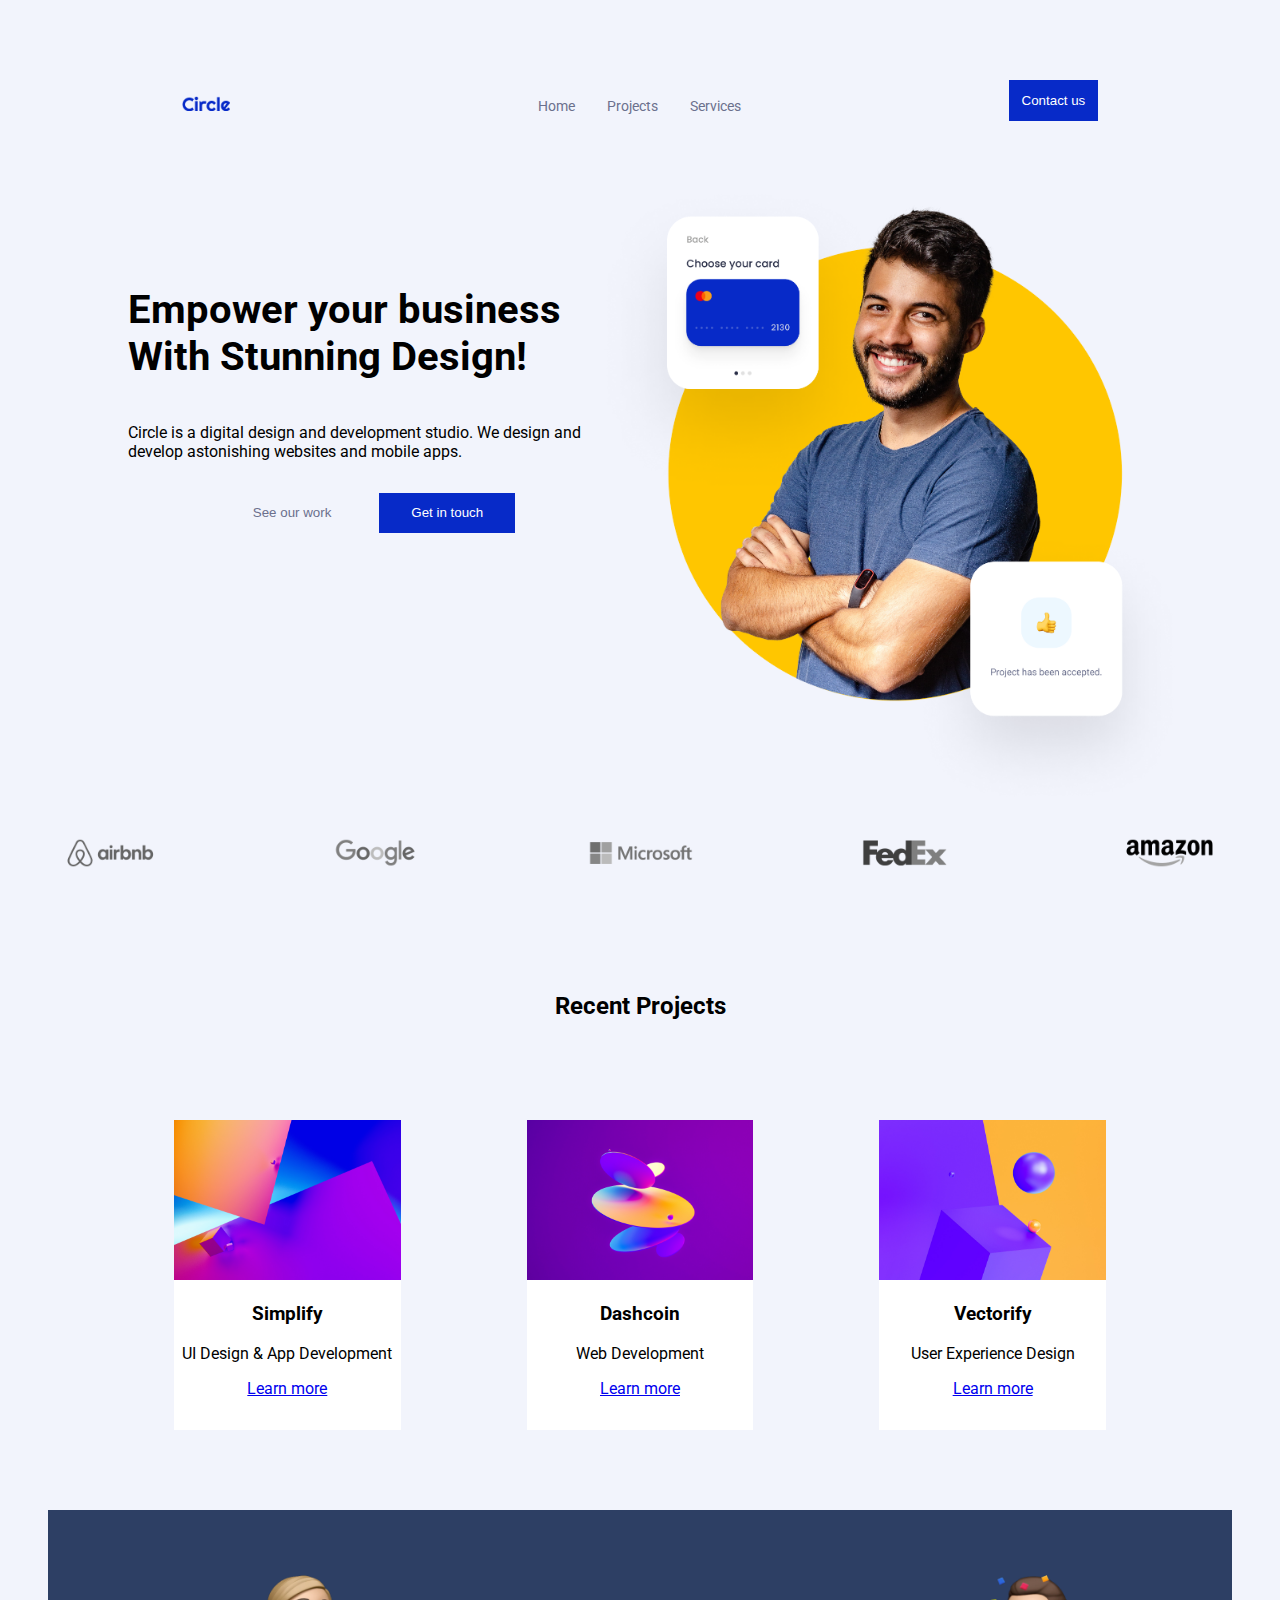
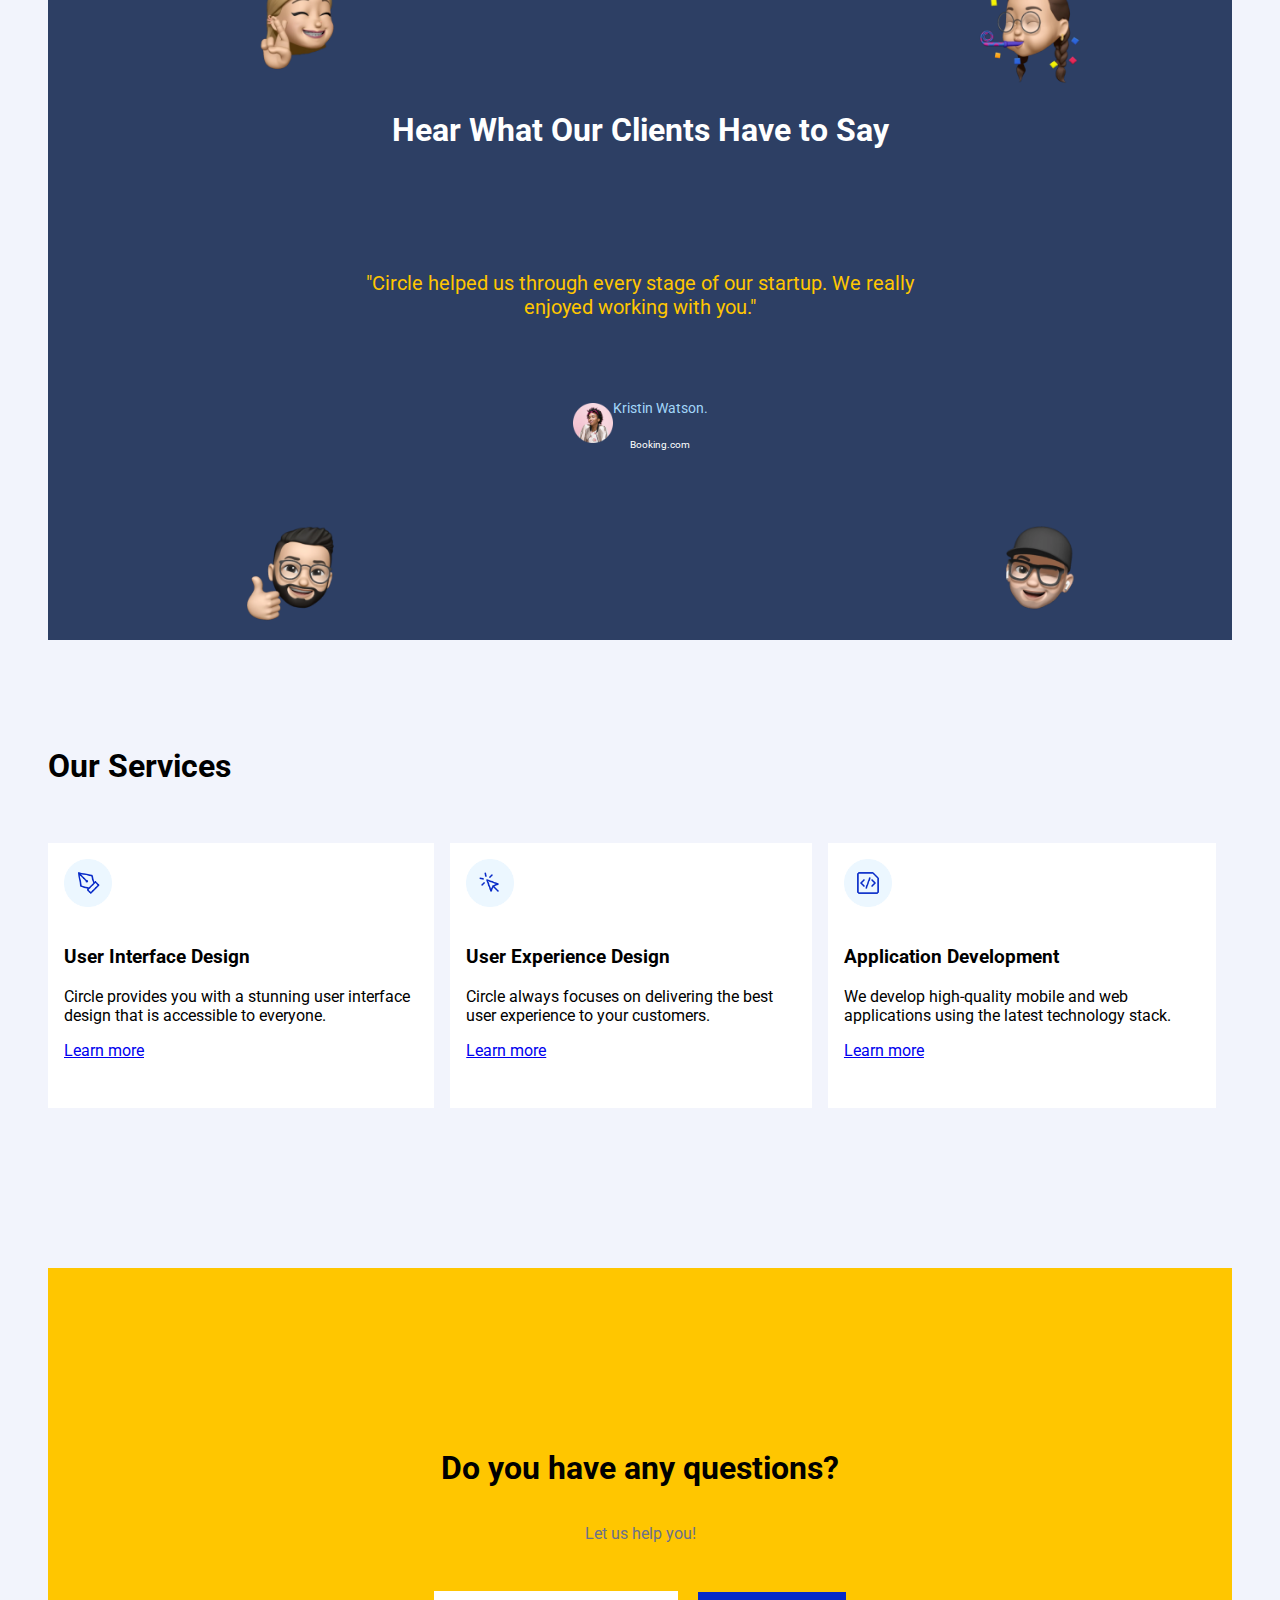
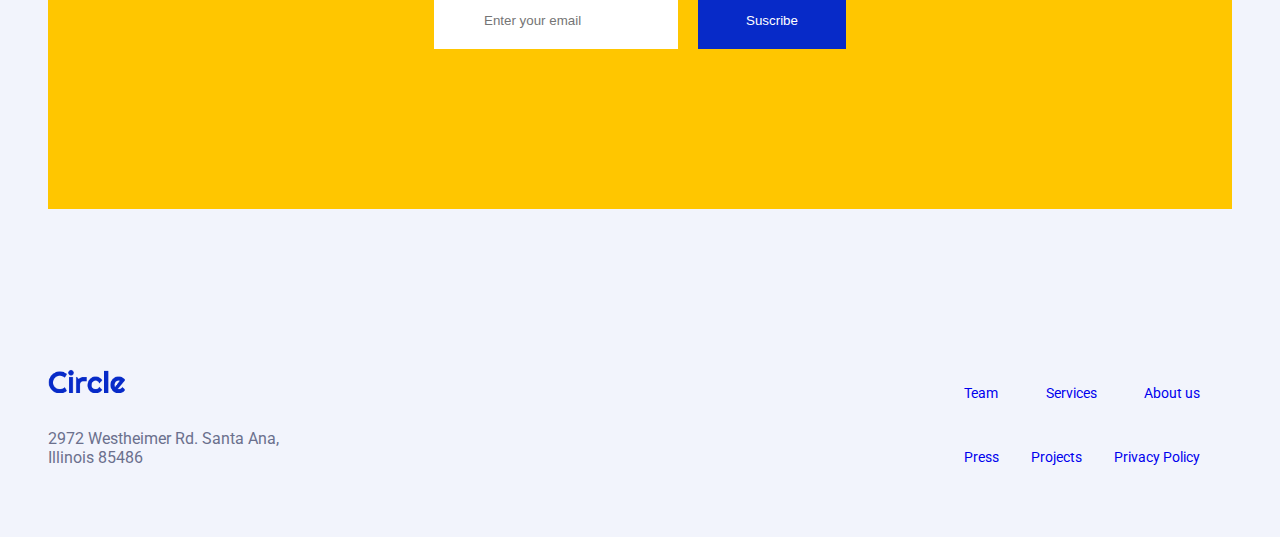
==== index.html @ 3fc04271 "doing" ====
<!DOCTYPE html>
<html lang="en">
<head>
    <meta charset="UTF-8">
    <meta http-equiv="X-UA-Compatible" content="IE=edge">
    <meta name="viewport" content="width=device-width, initial-scale=1.0">
    <title>Document</title>
    <link rel="preconnect" href="https://fonts.googleapis.com">
    <link rel="preconnect" href="https://fonts.gstatic.com" crossorigin>
    <link href="https://fonts.googleapis.com/css2?family=Roboto:wght@400;500&display=swap" rel="stylesheet">
    <link rel="stylesheet" href="./style.css">
    <link href="https://fonts.googleapis.com/icon?family=Material+Icons"
      rel="stylesheet">
</head>
<header>
  <div class="entrada">
    <div>
        <img class="imagenlogo1"src="img\Logo.png"/> 
    </div>
   <div>
    <nav id="computer">
        <ul class="list-pc">
            <li class="listado">
                <a href="#Home">Home</a>
            </li>
            <li class="listado">
                <a href="#Projects">Projects</a>
            </li>
            <li class="listado">
                <a href="#Services">Services</a>
            </li> 
        </ul>    
    </nav>   
    </div>  
      <div>
        <button class="buttonini">Contact us</button>
        </div> 
        <nav id="mobile">
            <ul class="menu">
                <li><a class="menuItem" href="#Home">Home</a></li>
                <li><a class="menuItem" href="#Projects">Projects</a></li>
                <li><a class="menuItem" href="#Services">Services</a></li>
              </ul>
              <button class="hamburger">
                <i class="menuIcon material-icons">menu</i>
                <i class="closeIcon material-icons">close</i>
              </button>
          </nav>
    </header>
    <body>
     </div> 
    </div> 
     <section class="one-page">
    <div class="title-one">
    <h1>Empower your business With Stunning Design!</h1>
    <p class="paragrah-one">Circle is a digital design and development studio. 
        We design and develop astonishing websites and mobile apps.</p>
    <div class="button-one">
        <div>
    <button class="button-see" ref="#">See our work</button>
        </div>
        <div>
    <button class="button-get" ref="#">Get in touch</button>
</div>
    </div>
    </div>
    <div>
        <img class="carts" src="./img/Image.png" />
  </div> 
  </section>
 <div class="img-final">
        <img class="business" src="./img/Group 23.png" />
        <img class="business" src="./img/Group 24.png" />
        <img class="business" src="./img/Group 25.png" />
        <img class="business" src="./img/Group 26.png" />
        <img class="business" src="./img/Group 27.png" />
    </div>
    <div class="img-mobile">
        <div>
        <img class="business" src="./img/Group 23.png" />
        <img class="business" src="./img/Group 24.png" />
        </div>
        <div>
        <img class="business" src="./img/Group 25.png" />
        <img class="business" src="./img/Group 26.png" />
    </div>
    </div>
<section id="projects">
    <div>
    <h2>Recent Projects</h2>
    </div>
    <div class="articles">
    <article class="simplify">
        <img class= "rectangle1" src="./img/Rectangle 71 (2).png"/>
        <h3>Simplify</h3>
        <p>UI Design & App Development</p>
        <a href="#">Learn more </a>
    </article>
    <article class="simplify">
        <img class="rectangle1" src="./img/Rectangle 71 (1).png"/>
        <h3>Dashcoin</h3>
        <p>Web Development</p>
        <a href="#">Learn more </a>

    </article>
    <article class="simplify">
        <img class="rectangle1" src="./img/Rectangle 71.png"/>
        <h3>Vectorify</h3>
        <p>User Experience Design</p>
        <a href="#">Learn more </a>

    </article>
    </div>
</section>
<section class="all-clients">
<div class="first-faces"> 
    <div>
    <img class="blond" src="./img/Character=Kim, Skin tone=White, Posture=26 Crossing Finger.png"/>
    </div>   
    <div>
        <img class="brown" src="./img/Character=Angela, Skin tone=White, Posture=11 Party.png"/>
    </div>
</div>
    <div class="clients">
    <h1>Hear What Our Clients Have to Say</h1>
<p class="yellow">"Circle helped us through every stage of our startup. We really enjoyed working with you."</p>
<div class="coment">
<div>
    <img class="photo-woman" src="./img/Ellipse 24.png"/>
</div>
<div class="booking">
    <div class="woman-name">
<p >Kristin Watson. </p>
</div>
<div class="web">
<p>Booking.com</p>
</div>
</div>
</div>
</div>
<div class="end-faces"> 
    <div>
    <img class="man1" src="./img/Person=Mattew, Skin Tone=White, Posture=20 Like.png">
    </div>   
    <div>
        <img class="man2" src="./img/Person=Ed, Skin Tone=White, Posture=16 Winking.png"/>
    </div>
</div>
</section>
<section class="all-services">
    <h2 id="Services">Our Services</h2>
    <div class="services-list">
       <div class="sections">
    <article >
        <img class ="icono" src="./img/Icon (1).png"/>
        <div class="ordenar">
        <h3>User Interface Design </h3>
        <p>Circle provides you with a stunning user interface design that is accessible to everyone.</p>
        <a href="#">Learn more </a>
    </div>
    </article>
    </div>
    <div  class="sections">
    <article>
        <img class ="icono" src="./img/Icon.png"/>
        <div class="ordenar">
        <h3>User Experience Design</h3>
        <p class="customer">Circle always focuses on delivering the best user experience to your customers.</p>
        <a href="#">Learn more </a>
        </div>
    </article> 
     </div>
    <div class="sections">
        <article>
        <img class ="icono" src="./img/Group 54.png"/>
        <div class="ordenar">
        <h3>Application Development</h3>
        <p>We develop high-quality mobile and web applications using the latest technology stack.</p>
        <a href="#">Learn more </a>
    </div>
    </article>
</div>
</div>
</section>
<script src="./index.js"></script>
</body>
<footer>
<section class="suscribe">
    <h1>Do you have any questions?</h1>
    <p>Let us help you!</p>
    <div class="input-suscribe">
    <input type="text" placeholder="Enter your email"/>
    <button class="button-final">Suscribe</button>
    </div>
</section>
<div class="final">
 <div >
     <img class="imagenlogo2"src="img\Logo.png"/> 
<p>2972 Westheimer Rd. Santa Ana,
   <br> Illinois 85486</br>
</p>
</div>
<div>
    <nav>
        <ul>
            <div class="list1">
            <a href="#">Team</a>
            <a href="#">Services</a>
            <a href="#">About us</a> 
            </div>
            <div class="list1">
            <a href="#">Press</a>
            <a href="#">Projects</a>
            <a href="#">Privacy Policy</a>
            </div>
        </ul>
    </nav>
</div>
</div>
</footer>
</html>
---- style.css ----
body{
    margin-top:5rem;
    margin-left: 3rem;
    margin-right: 3rem;
    background-color: #f2f4fc;
    font-family: 'Roboto', sans-serif;
}

#mobile{
    display: none;
}


.entrada{
    display: flex;
    justify-content: space-around;
    padding-bottom: 3rem;
}

ul a {
    text-decoration: none;
    text-align: center;
    color:#6b708d;
    font-size: 0.85rem;

}

.imagenlogo1{
    display: flex;
    height: 15px;
    padding-top: 1rem;

}

.img-final{
    display: flex;
    height: 5rem;
    justify-content: space-between;
}

.entrada ul{
    display: flex;
    gap: 2rem;
    list-style: none;
}

.customer{
    padding-right: 1rem;
}
.buttonini{
    background-color: #072ac8;
    color: white;
    padding: 0.8rem;
    border: none;
}

.one-page{
    display: flex;
    align-content: space-between;
    padding-right: 3rem;
}

.carts{
    width: 37rem;
}
.one-page h1{
    font-size: 2.5rem ;
    text-align: center;
    text-align: left;
}
.paragraph-one{
 text-align: center;
}
.title-one{
    padding-left: 5rem;
    display: flex;
    flex-direction: column;
    align-content: center;
    align-items: center;
    padding-top: 5rem;
    padding-bottom: 5rem;
}

.container{
    height: 4rem;
    padding-left: 3rem;
    width: 50rem;
}


.button-see{
    border:none;
    background-color: #f2f4fc;
    color: #6b708d;
    padding: 0.8rem 3rem;
    
}
.button-get{
    background-color: #072ac8;
    color: white;
    padding: 0.8rem 2rem;
    border: none;
}
#projects{
    display: flex;
    flex-direction: column;
    justify-content: center;

}
.rectangle1{
    height: 10rem;
}

.simplify{
    background-color: white;
    padding-bottom: 2rem;
}
.articles{
    display: inline-flex;
    justify-content: space-evenly;
    padding-top: 5rem;
    padding-bottom: 5rem;
}

#projects h2{
    text-align: center;
    padding-top: 5rem;
}

#projects article{
    text-align: center;

}



.button-one{
    display:flex;
    padding-top: 1rem;

}
.all-clients{
        background-color: #2D3F64;
}

.first-faces{
    display: flex;
    justify-content: space-evenly;
}

.blond{
    height: 8rem;
    padding-top: 3rem;
    padding-left: 3rem;
}

.brown{
    height: 8rem;
    align-items: flex-end;
    padding-left: 30rem;
    padding-top: 3rem;
    
}

.clients{
    color:white;
    display: flex;
    flex-direction: column;
    align-items: center;
    align-content: center;
    
}

.clients h1 {
    font-size: 2rem;
}

.yellow{
    text-align: center;
    color: #ffc600;
    font-size: 1.25rem;
    padding-left: 18rem;
    padding-right: 18rem;
    padding-bottom: 3rem ;
    padding-top: 5rem ;
}

.coment {
    display: inline-flex;
    padding: 0rem;
}

.photo-woman{
    height: 2.5rem;
    padding-top: 1rem;
}

.booking {
    display: flex;
    flex-direction: column;
    align-items: center;
}

.woman-name{
    color: #a2d6f9;
    font-size: 0.85rem;
}
.web{
    font-size: 0.6rem;
}

.end-faces{
    display: flex;
    justify-content: space-evenly;
}

.man1{
    height: 8rem;
    padding-top: 3rem;
    padding-left: 3rem;
}

.man2{
    height: 8rem;
    padding-top: 3rem;
    padding-left: 30rem;
}

.services-list{
    display: inline-flex;
    justify-content: space-around;
    padding-top: 2rem;
    padding-bottom: 5rem;
    align-items: center;
}
.all-services{
    padding-top: 5rem;   
    padding-bottom: 5rem ;
}



.all-services h2{
    font-size: 2rem;
}

.sections{
    background-color: white;
    padding-bottom: 2rem;
    margin-right: 1rem;
}

.icono{
    height: 3rem;
    padding-top: 1rem;
    padding-left: 1rem;
}


.suscribe{
    background-color: #ffc600;
    display: flex;
    flex-direction: column;
    align-content: center;
    align-items: center;
    padding: 10rem;
}

.imagenlogo2{
    height: 1.5rem;
    padding-bottom: 1rem;
}
.final{
    padding-top: 10rem;
    display: flex;
    justify-content: space-between;
    font-family: 'Roboto', sans-serif;
}

.final ul
    {
    display: flex;
    flex-direction: column;}

.list1{
    display: flex;
    justify-content: space-between;
    align-content: space-between;
    padding-bottom: 3rem;
}

.list1 a{
    padding-right: 2rem;
    color:#0000EE;
    font-size: 0.85rem;
}

.final p{
    color:#6b708d;
}

.ordenar{
    text-align: left;
    padding: 1rem;
}

input{
    height: 3.5rem;
    width: 15rem;
    border: none;


}

::placeholder{
    background-image: url("https://uploads-ssl.webflow.com/61f7ff5634c23c5bef9d2e54/61f800bdf78ad83daac42661_Mail.svg");
    background-repeat: no-repeat;
    padding-left: 3rem;
    padding-bottom: 2rem;
    background-size: 1.5rem;
    
}

.button-final{
    background-color: #072ac8;
    color: white;
    padding: 1.30rem 3rem;
    border: none;
    margin-left: 1rem;

}

.suscribe h1{
    font-size: 2rem;
}

.suscribe p{
   color: #6b708d;
   padding-bottom: 2rem;
}
.img-mobile{
    display: none;
}



@media (max-width:769px){
    body{
        margin-top:0rem;
        margin-left: 0rem;
        margin-right: 0rem;
        background-color: #f2f4fc;
        font-family: 'Roboto', sans-serif;
    }
    .one-page{
        display: flex;
        flex-direction: column;
        align-content: center;
        justify-content: space-evenly;
        padding: 2rem;
        text-justify: center;
        text-align: center;
    }

    .one-page h1{
        text-justify: center;
        padding-left: 3rem;
        text-align: center;
    }

    .button-one{
        display: flex;
        flex-direction: column;
    }
   
    .carts{
        padding: auto;
        height: 30rem;
        width:30rem;
    }

    .entrada h1{
        padding: 0;
        text-align: center;
        text-justify: justify;
    }

    .entrada li{
        display: none;
    }

  #projects{
    display: flex;
    flex-direction: column;
    justify-content: space-evenly;
  }
  .articles{
    display: flex;
    flex-direction: column;
    justify-content: space-evenly;
    }

    .rectangle1{
    width: 14.50rem;
  }

  .img-final{
    display: none;
  }

  .img-mobile{
    display: flex;
    flex-direction: column;
    justify-content: space-evenly;
    padding-left: 8rem;
    justify-items: center;
    justify-items: center;
    
 }

 .business{
    height: 8rem;
    align-content: center;
    justify-content: center;
    justify-items: center;
    padding-right: 3rem;
 }
 .all-clients{
    background-repeat: repeat;
    margin: 0rem;
    padding: 0rem;
    background-size: cover;
 }
 .end-faces{
    display: none;
 }
 .first-faces{
    display: none;
 }

 .clients{
    font-size: auto;
 }
 .coment{
    margin: 0rem;
    padding: 0rem;
 }

 .title-one{
    padding: 0rem;
 }

 .yellow{
    padding: 0rem;
 }

 .services-list{
    display: flex;
    flex-direction: column;
 }

.final{
    display: flex;
    flex-direction: column;
}

.list1{
padding-right: 10rem;
}

.title-one{
    display: flex;
    flex-direction: column;
    align-items: center;
}

.simplify{
    background-color: white;
    padding-bottom: 2rem;
    margin: 1rem 13.4rem;
}

.buttonini{
    display: none;
}

.sections{
    margin: 1rem 3rem;
}
.suscribe{
    display: flex;
    flex-direction: column;
    padding: 5rem 0rem;
}
.input-suscribe{
    display: flex;
    flex-direction: column;
    justify-items: center;
    justify-content: center;

}
.button-final{
    margin-top: 1rem;
    width: 25rem;
    margin-right: 1rem;
}

.input-suscribe input{
    width: 15rem;
    padding-right: 3rem;
    padding-left: 7rem;
    justify-items: center;
    margin-left: 1rem;

}
.final p{
  text-align: center;
}
.imagenlogo2{
    display:block;
    margin:auto;
}
.list1{
    display:block;
    margin:auto;
    padding-left: 10rem;
}

#mobile{
    display: block;
}

#computer{
    display: none;
}

.hamburger {
    position: fixed;
    z-index: 100;
    top: 1rem;
    right: 1rem;
    padding: 4px;
    border: none;
    background: #f2f4fc;
    cursor: pointer;
  }
  .closeIcon {
    display: none;
  }
  
  .menu {
    position: fixed;
    transform: translateY(-100%);
    transition: transform 0.2s;
    top: 0;
    left: 0;
    right: 0;
    bottom: 0;
    z-index: 99;
    background:#f2f4fc;
    color: black;
    list-style: none;
    padding-top: 4rem;
  }
  
  .showMenu {
    transform: translateY(0);
  }

}
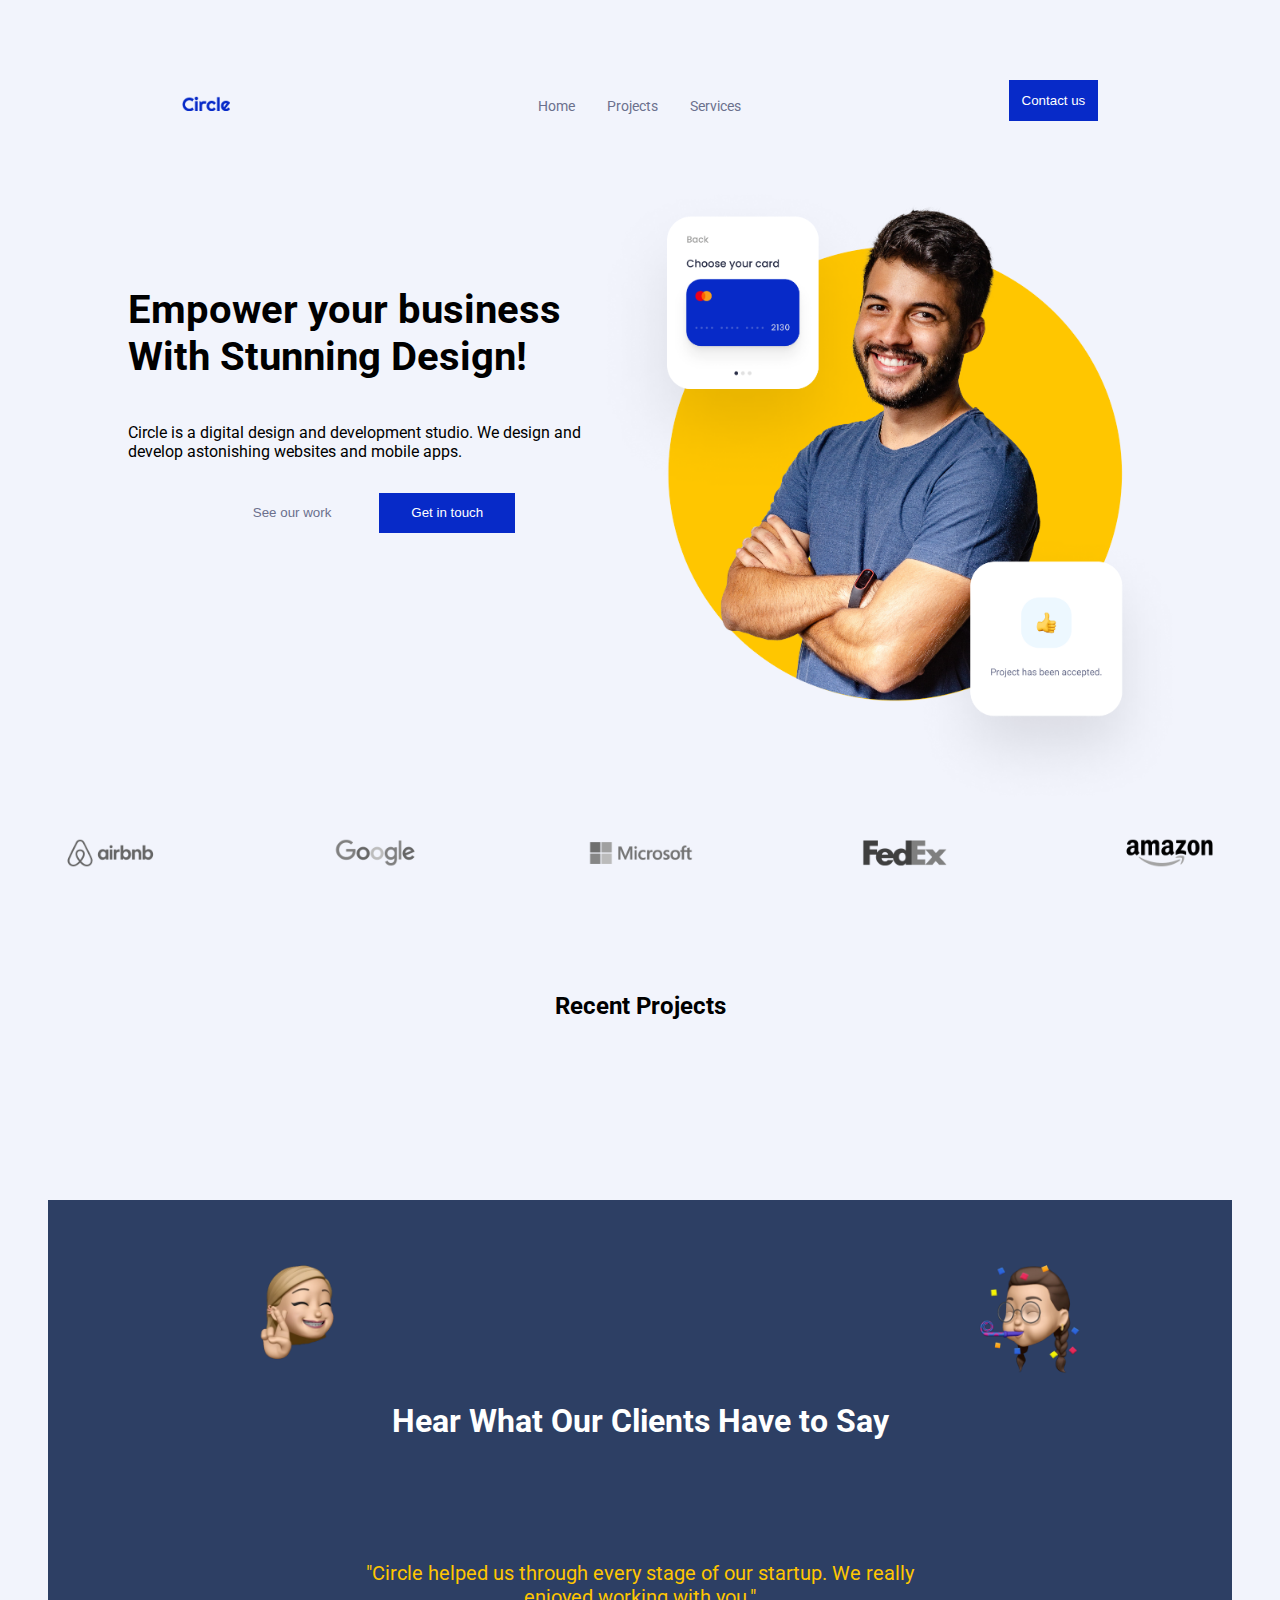
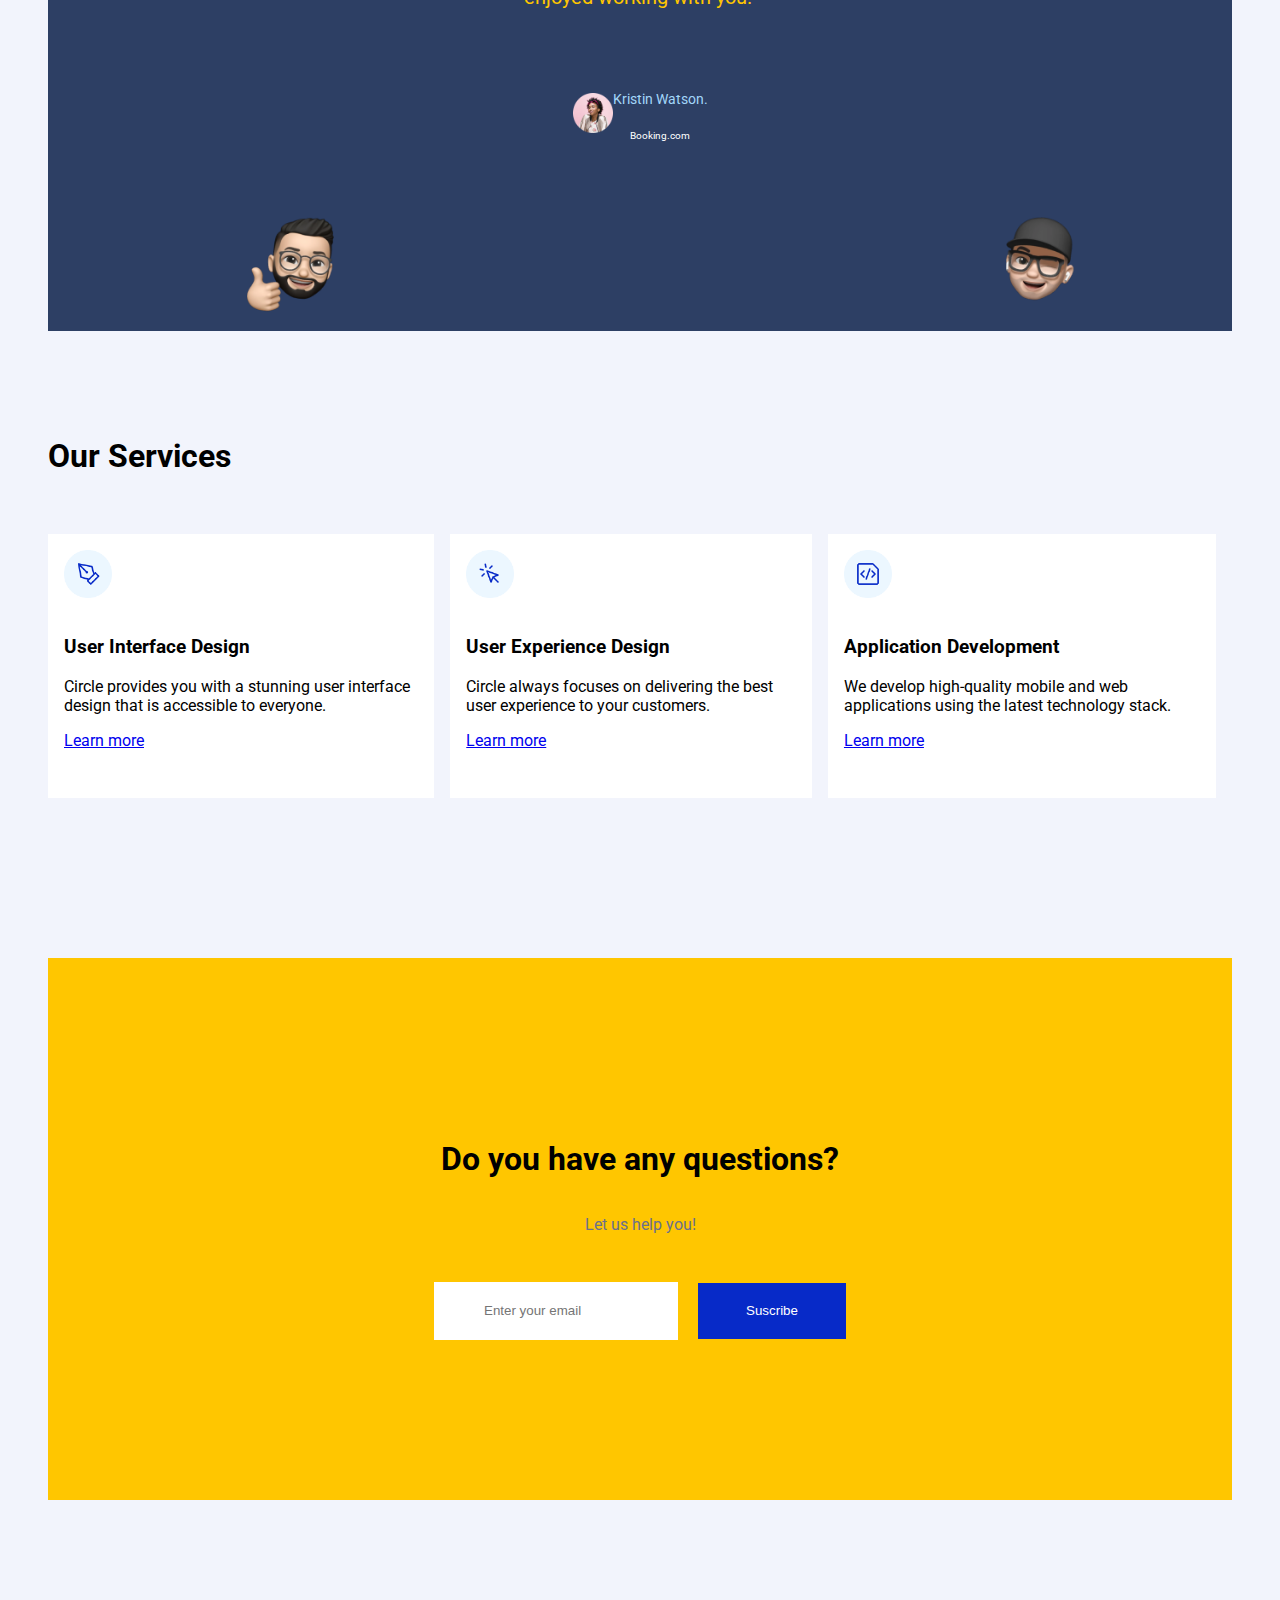
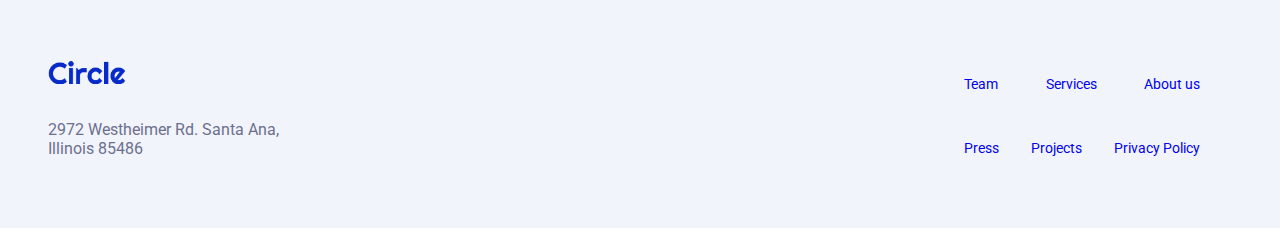
==== commit 6f3c99ef: "doing" ====
--- a/index.html
+++ b/index.html
@@ -32,8 +32,8 @@
         </ul>    
     </nav>   
     </div>  
-      <div>
-        <button class="buttonini">Contact us</button>
+        <div>
+            <button class="buttonini"><a class= "contact" href="#">Contact us</a></button>
         </div> 
         <nav id="mobile">
             <ul class="menu">
@@ -45,7 +45,7 @@
                 <i class="menuIcon material-icons">menu</i>
                 <i class="closeIcon material-icons">close</i>
               </button>
-          </nav>
+        </nav>
     </header>
     <body>
      </div> 
@@ -89,28 +89,31 @@
     <div>
     <h2>Recent Projects</h2>
     </div>
-    <div class="articles">
+    <div id="insert1">
+
+    </div>
+    <!-- <div class="articles">
     <article class="simplify">
         <img class= "rectangle1" src="./img/Rectangle 71 (2).png"/>
         <h3>Simplify</h3>
         <p>UI Design & App Development</p>
-        <a href="#">Learn more </a>
+        <a id="btn-articles" href="http://127.0.0.1:5501/simplify.html#">Learn more </a>
     </article>
     <article class="simplify">
         <img class="rectangle1" src="./img/Rectangle 71 (1).png"/>
         <h3>Dashcoin</h3>
         <p>Web Development</p>
-        <a href="#">Learn more </a>
+        <a id="btn-articles" href="#">Learn more </a>
 
     </article>
     <article class="simplify">
         <img class="rectangle1" src="./img/Rectangle 71.png"/>
         <h3>Vectorify</h3>
         <p>User Experience Design</p>
-        <a href="#">Learn more </a>
-
-    </article>
-    </div>
+        <a id="btn-articles" href="http://127.0.0.1:5501/simplify.html#">Learn more </a>
+
+    </article>
+    </div> -->
 </section>
 <section class="all-clients">
 <div class="first-faces"> 
--- a/style.css
+++ b/style.css
@@ -53,6 +53,10 @@
     padding: 0.8rem;
     border: none;
 }
+.contact{
+    color:white;
+    text-decoration: none;
+}
 
 .one-page{
     display: flex;
@@ -115,7 +119,7 @@
     background-color: white;
     padding-bottom: 2rem;
 }
-.articles{
+#insert1 {
     display: inline-flex;
     justify-content: space-evenly;
     padding-top: 5rem;
@@ -132,7 +136,12 @@
 
 }
 
-
+#insert1 p{
+    width: 250px;
+  white-space: nowrap;
+  overflow: hidden;
+  text-overflow: ellipsis;
+}
 
 .button-one{
     display:flex;
@@ -383,10 +392,6 @@
         padding: 0;
         text-align: center;
         text-justify: justify;
-    }
-
-    .entrada li{
-        display: none;
     }
 
   #projects{
@@ -547,8 +552,8 @@
   .closeIcon {
     display: none;
   }
-  
   .menu {
+    flex-direction: column;
     position: fixed;
     transform: translateY(-100%);
     transition: transform 0.2s;
@@ -557,16 +562,13 @@
     right: 0;
     bottom: 0;
     z-index: 99;
-    background:#f2f4fc;
-    color: black;
+    background: #f2f4fc;
+    color: white;
     list-style: none;
-    padding-top: 4rem;
-  }
-  
+  }
   .showMenu {
     transform: translateY(0);
   }
 
 }
 
-
